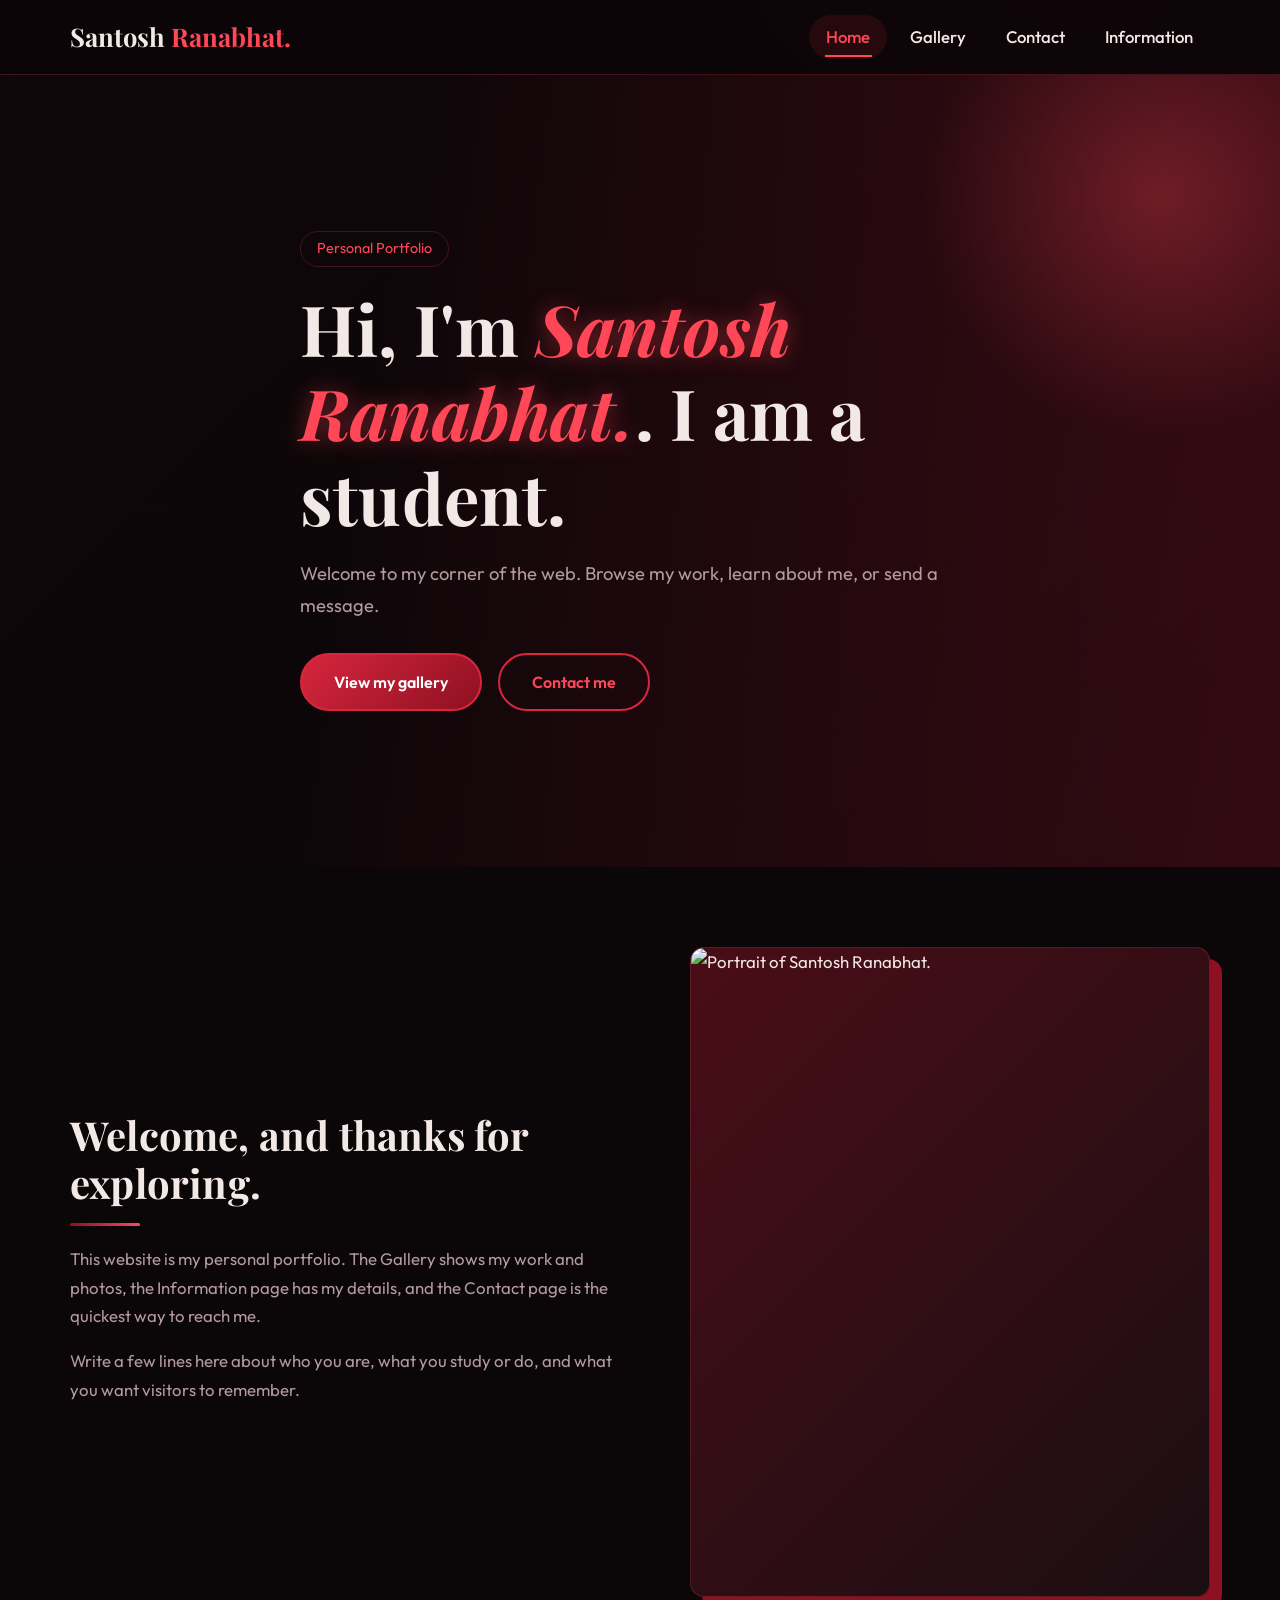
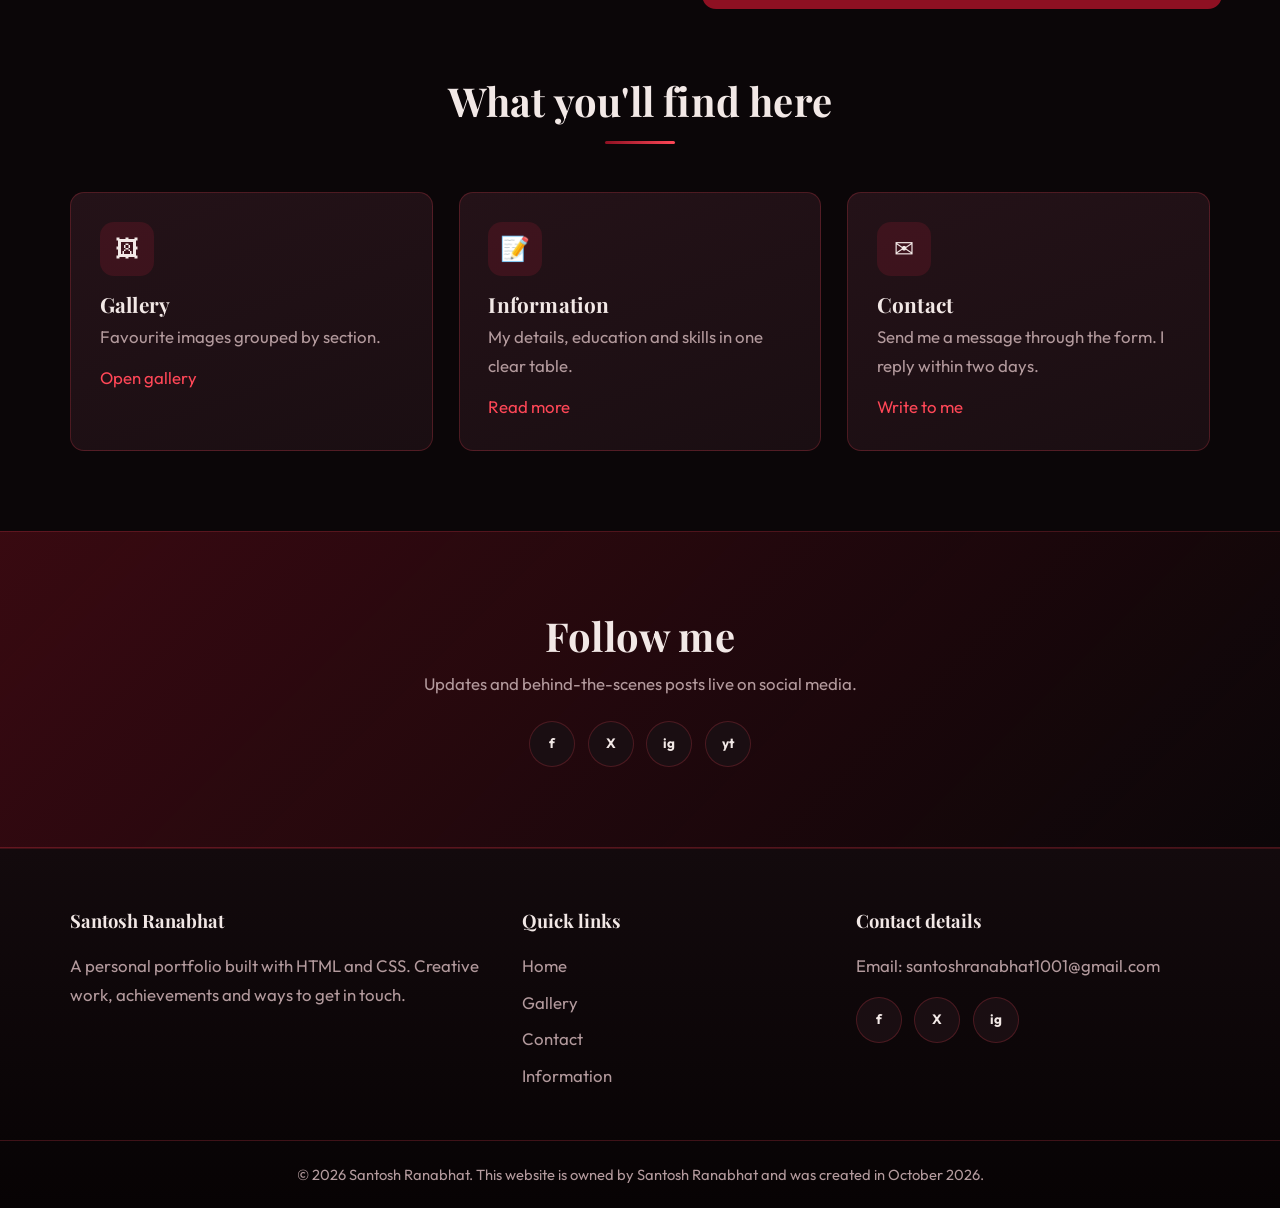
==== index.html @ af0f6795 "Add files via upload" ====
<!DOCTYPE html>
<html lang="en">
<head>
  <meta charset="UTF-8">
  <meta name="viewport" content="width=device-width, initial-scale=1.0">
  <meta name="description" content="Personal portfolio home page">
  <title>Home | Santosh Ranabhat Portfolio</title>
  <link rel="preconnect" href="https://fonts.googleapis.com">
  <link rel="preconnect" href="https://fonts.gstatic.com" crossorigin>
  <link href="https://fonts.googleapis.com/css2?family=Outfit:wght@400;500;600&family=Playfair+Display:ital,wght@0,600;0,700;1,600&display=swap" rel="stylesheet">
  <link rel="stylesheet" href="style.css">
</head>
<body>
  <!-- NAVBAR -->
  <header class="navbar">
    <nav class="container nav-inner" aria-label="Main navigation">
      <a href="index.html" class="logo">Santosh<span> Ranabhat.</span></a>
      <input type="checkbox" id="nav-toggle" class="nav-toggle" aria-label="Toggle menu">
      <label for="nav-toggle" class="hamburger"><span></span><span></span><span></span></label>
      <ul class="nav-links">
        <li><a href="index.html" class="active">Home</a></li>
        <li><a href="gallery.html">Gallery</a></li>
        <li><a href="contact.html">Contact</a></li>
        <li><a href="information.html">Information</a></li> 
      </ul>
    </nav>
  </header>

  <main>
    <!-- COVER IMAGE / HERO (image: images/cover.jpg) -->
    <section class="hero">
      <div class="container hero-content">
        <span class="hero-tag">Personal Portfolio</span>
        <h1>Hi, I'm <em>Santosh Ranabhat.</em>. I am a student.</h1>
        <p>Welcome to my corner of the web. Browse my work, learn about me, or send a message.</p>
        <div class="btn-row">
          <a href="gallery.html" class="btn btn-primary">View my gallery</a>
          <a href="contact.html" class="btn btn-outline">Contact me</a>
        </div>
      </div>
    </section>

    <!-- WELCOME MESSAGE -->
    <section>
      <div class="container welcome">
        <div>
          <h2>Welcome, and thanks for exploring. </h2>
          <div class="divider" style="margin-left:0"></div>
          <p style="margin-top:1.2rem">This website is my personal portfolio. The Gallery shows my work and photos, the Information page has my details, and the Contact page is the quickest way to reach me.</p>
          <p style="margin-top:1rem">Write a few lines here about who you are, what you study or do, and what you want visitors to remember.</p>
          <div class="stats">
            <div class="stat"><strong></strong><span></span></div>
            <div class="stat"><strong></strong><span></span></div>
            <div class="stat"><strong></strong><span></span></div>
          </div>
        </div>
        <div class="welcome-img"><img src="images\santosh.png" alt="Portrait of Santosh Ranabhat."></div>
      </div>
    </section>

    <!-- HIGHLIGHTS -->
    <section style="padding-top:0">
      <div class="container">
        <div class="section-head"><h2>What you'll find here</h2><div class="divider"></div></div>
        <div class="grid grid-3">
          <article class="card"><div class="icon">&#128444;</div><h3>Gallery</h3><p>Favourite images grouped by section.</p><p style="margin-top:.8rem"><a href="gallery.html">Open gallery</a></p></article>
          <article class="card"><div class="icon">&#128221;</div><h3>Information</h3><p>My details, education and skills in one clear table.</p><p style="margin-top:.8rem"><a href="information.html">Read more</a></p></article>
          <article class="card"><div class="icon">&#9993;</div><h3>Contact</h3><p>Send me a message through the form. I reply within two days.</p><p style="margin-top:.8rem"><a href="contact.html">Write to me</a></p></article>
        </div>
      </div>
    </section>

 

    <!-- SOCIAL MEDIA -->
    <section class="social-band">
      <div class="container">
        <h2>Follow me</h2>
        <p>Updates and behind-the-scenes posts live on social media.</p>
        <div class="social">
          <a href="https://www.facebook.com/SantoshRanabhat001" target="_blank" rel="noopener" aria-label="Facebook">f</a>
          <a href="https://x.com/Eternalblue_22" target="_blank" rel="noopener" aria-label="Twitter">X</a>
          <a href="https://www.instagram.com/santosh_lm_10/" target="_blank" rel="noopener" aria-label="Instagram">ig</a>
          <a href="https://www.youtube.com/@santosh213-s3v" target="_blank" rel="noopener" aria-label="YouTube">yt</a>
        </div>
      </div>
    </section>
  </main>

  <!-- FOOTER -->
  <footer class="footer">
    <div class="container footer-grid">
      <div>
        <h4>Santosh Ranabhat</h4>
        <p>A personal portfolio built with HTML and CSS. Creative work, achievements and ways to get in touch.</p>
      </div>
      <div>
        <h4>Quick links</h4>
        <ul>
          <li><a href="index.html">Home</a></li>
          <li><a href="gallery.html">Gallery</a></li>
          <li><a href="contact.html">Contact</a></li>
          <li><a href="information.html">Information</a></li>
        </ul>
      </div>
      <div>
        <h4>Contact details</h4>
        <ul>
          <li>Email: <a href="mailto:santoshranabhat1001@gmail.com">santoshranabhat1001@gmail.com</a></li>
        </ul>
        <div class="social" style="margin-top:1rem">
          <a href="https://www.facebook.com/SantoshRanabhat001" target="_blank" rel="noopener" aria-label="Facebook">f</a>
          <a href="https://x.com/Eternalblue_22/" target="_blank" rel="noopener" aria-label="Twitter">X</a>
          <a href="https://www.instagram.com/santosh_lm_10/" target="_blank" rel="noopener" aria-label="Instagram">ig</a>
        </div>
      </div>
    </div>
    <div class="footer-bottom">&copy; 2026 Santosh Ranabhat. This website is owned by Santosh Ranabhat and was created in October 2026.</div>
  </footer>
</body>
</html>
---- style.css ----
/* ==========================================================
   my-portfolio / style.css  -  dark crimson theme
   ========================================================== */
:root{
  --bg:#0b0608; --bg-2:#130a0d; --surface:#1a0e12; --surface-2:#241218;
  --red:#d7263d; --red-bright:#ff4757; --red-deep:#8e1022; --wine:#4a0d17;
  --text:#f2e8e6; --muted:#b39a9d; --line:rgba(255,71,87,.22);
  --radius:14px; --glow:0 0 22px rgba(255,71,87,.45);
  --font-head:"Playfair Display",Georgia,"Times New Roman",serif;
  --font-body:"Outfit","Segoe UI",Helvetica,Arial,sans-serif;
}
*,*::before,*::after{box-sizing:border-box;margin:0;padding:0}
html{scroll-behavior:smooth}
body{font-family:var(--font-body);background:var(--bg);color:var(--text);line-height:1.7;font-size:1.05rem;
  background-image:radial-gradient(900px 500px at 85% -5%,rgba(215,38,61,.14),transparent 60%),radial-gradient(700px 500px at -10% 40%,rgba(142,16,34,.14),transparent 60%);
  background-attachment:fixed;min-height:100vh;display:flex;flex-direction:column}
main{flex:1}
img{max-width:100%;display:block}
a{color:var(--red-bright);text-decoration:none;transition:color .25s}
a:hover{color:#fff}
h1,h2,h3{font-family:var(--font-head);line-height:1.2;letter-spacing:.2px}
h1{font-size:clamp(2.4rem,6vw,4.4rem)}
h2{font-size:clamp(1.8rem,3.4vw,2.5rem);margin-bottom:.6rem}
h3{font-size:1.3rem;margin-bottom:.4rem}
p{color:var(--muted)}
:focus-visible{outline:2px solid var(--red-bright);outline-offset:3px}
::selection{background:var(--red);color:#fff}
::-webkit-scrollbar{width:10px}::-webkit-scrollbar-track{background:var(--bg)}
::-webkit-scrollbar-thumb{background:var(--red-deep);border-radius:10px}::-webkit-scrollbar-thumb:hover{background:var(--red)}

.container{width:min(1140px,92%);margin-inline:auto}
section{padding:5rem 0}
.section-head{text-align:center;margin-bottom:3rem}
.section-head p{max-width:560px;margin:0 auto}
.divider{width:70px;height:3px;margin:1rem auto 0;border-radius:3px;background:linear-gradient(90deg,var(--red-deep),var(--red-bright))}

/* ---------- NAVBAR ---------- */
.navbar{position:sticky;top:0;z-index:100;background:rgba(11,6,8,.82);backdrop-filter:blur(12px);border-bottom:1px solid var(--line)}
.nav-inner{display:flex;align-items:center;justify-content:space-between;height:74px}
.logo{font-family:var(--font-head);font-size:1.6rem;color:var(--text);font-weight:700}
.logo span{color:var(--red-bright);transition:text-shadow .3s}
.logo:hover span{text-shadow:var(--glow)}
.nav-links{display:flex;gap:.4rem;list-style:none}
.nav-links a{position:relative;display:block;padding:.5rem 1.05rem;color:var(--text);font-weight:500;border-radius:30px;transition:background .3s,color .3s}
.nav-links a::after{content:"";position:absolute;left:50%;bottom:2px;width:0;height:2px;background:var(--red-bright);transition:width .3s,left .3s}
.nav-links a:hover::after,.nav-links a.active::after{width:60%;left:20%}
.nav-links a:hover{color:var(--red-bright)}
.nav-links a.active{color:var(--red-bright);background:rgba(215,38,61,.12)}
.nav-toggle{display:none}
.hamburger{display:none;cursor:pointer;width:42px;height:42px;border:1px solid var(--line);border-radius:10px;align-items:center;justify-content:center;flex-direction:column;gap:5px}
.hamburger span{width:20px;height:2px;background:var(--text);transition:transform .3s,opacity .3s}
.hamburger:hover{border-color:var(--red-bright)}

/* ---------- BUTTONS ---------- */
.btn{display:inline-block;position:relative;overflow:hidden;padding:.85rem 2rem;border-radius:40px;font-family:var(--font-body);font-weight:600;font-size:1rem;cursor:pointer;border:2px solid var(--red);transition:transform .25s,box-shadow .25s,color .3s;z-index:1}
.btn::before{content:"";position:absolute;inset:0;z-index:-1;transform:translateX(-101%);transition:transform .35s ease}
.btn-primary{background:linear-gradient(135deg,var(--red),var(--red-deep));color:#fff}
.btn-primary::before{background:var(--red-bright)}
.btn-primary:hover{transform:translateY(-3px);box-shadow:var(--glow);color:#fff}
.btn-primary:hover::before{transform:translateX(0)}
.btn-outline{background:transparent;color:var(--red-bright)}
.btn-outline::before{background:var(--red)}
.btn-outline:hover{color:#fff;transform:translateY(-3px);box-shadow:var(--glow)}
.btn-outline:hover::before{transform:translateX(0)}
.btn:active{transform:translateY(0) scale(.97)}
.btn-row{display:flex;gap:1rem;flex-wrap:wrap;margin-top:2rem}

/* ---------- HERO / COVER ---------- */
.hero{position:relative;min-height:88vh;display:flex;align-items:center;padding:4rem 0;overflow:hidden;
  background:linear-gradient(100deg,rgba(11,6,8,.94) 30%,rgba(74,13,23,.62)),url("images/cover.jpg") center/cover no-repeat,linear-gradient(135deg,var(--wine),var(--bg))}
.hero::after{content:"";position:absolute;width:520px;height:520px;right:-140px;top:-140px;border-radius:50%;background:radial-gradient(circle,rgba(255,71,87,.3),transparent 65%);animation:pulse 6s ease-in-out infinite}
.hero-content{position:relative;z-index:2;max-width:680px}
.hero-tag{display:inline-block;padding:.3rem 1rem;border:1px solid var(--line);border-radius:30px;color:var(--red-bright);font-size:.9rem;margin-bottom:1.2rem;animation:fadeUp .9s .1s both}
.hero h1{animation:fadeUp .9s .25s both}
.hero h1 em{font-style:italic;color:var(--red-bright);text-shadow:var(--glow)}
.hero p{font-size:1.15rem;margin-top:1.2rem;animation:fadeUp .9s .4s both}
.hero .btn-row{animation:fadeUp .9s .55s both}
.page-hero{padding:5rem 0 3.5rem;text-align:center;background:linear-gradient(180deg,rgba(74,13,23,.5),transparent)}
.page-hero p{max-width:560px;margin:.8rem auto 0}
.page-hero h1{font-size:clamp(2.2rem,5vw,3.4rem);animation:fadeUp .8s both}

/* ---------- CARDS / GRIDS ---------- */
.grid{display:grid;gap:1.6rem}
.grid-3{grid-template-columns:repeat(auto-fit,minmax(270px,1fr))}
.grid-2{grid-template-columns:repeat(auto-fit,minmax(320px,1fr))}
.card{background:linear-gradient(160deg,var(--surface-2),var(--surface));border:1px solid var(--line);border-radius:var(--radius);padding:1.8rem;transition:transform .35s,border-color .35s,box-shadow .35s}
.card:hover{transform:translateY(-8px);border-color:var(--red-bright);box-shadow:0 14px 34px rgba(215,38,61,.25)}
.card .icon{width:54px;height:54px;border-radius:14px;display:grid;place-items:center;font-size:1.5rem;background:rgba(215,38,61,.15);margin-bottom:1rem;transition:transform .4s,background .3s}
.card:hover .icon{transform:rotate(-8deg) scale(1.1);background:var(--red)}

.welcome{display:grid;grid-template-columns:1.1fr 1fr;gap:3rem;align-items:center}
.welcome-img{aspect-ratio:4/5;border-radius:var(--radius);border:1px solid var(--line);overflow:hidden;background:linear-gradient(135deg,var(--wine),var(--surface));box-shadow:12px 12px 0 var(--red-deep);transition:box-shadow .4s,transform .4s}
.welcome-img:hover{box-shadow:6px 6px 0 var(--red);transform:translate(4px,4px)}
.welcome-img img{width:100%;height:100%;object-fit:cover}
.stats{display:flex;gap:2.4rem;margin-top:1.8rem;flex-wrap:wrap}
.stat strong{display:block;font-family:var(--font-head);font-size:2.2rem;color:var(--red-bright)}
.stat span{color:var(--muted);font-size:.9rem}

/* ---------- EVENTS ---------- */
.event{display:flex;gap:1.3rem;align-items:center;background:var(--surface);border:1px solid var(--line);border-left:4px solid var(--red);border-radius:var(--radius);padding:1.3rem 1.5rem;margin-bottom:1.2rem;transition:transform .3s,background .3s,border-left-width .3s}
.event:hover{transform:translateX(8px);background:var(--surface-2);border-left-width:9px}
.date-box{min-width:78px;text-align:center;padding:.6rem;border-radius:12px;background:linear-gradient(160deg,var(--red),var(--red-deep));color:#fff;line-height:1.2}
.date-box b{display:block;font-size:1.8rem;font-family:var(--font-head)}
.date-box small{font-size:.8rem}
.event h3{margin:0}
.event p{font-size:.95rem}

/* ---------- SOCIAL ---------- */
.social{display:flex;gap:.8rem;flex-wrap:wrap}
.social a{width:46px;height:46px;border-radius:50%;display:grid;place-items:center;border:1px solid var(--line);color:var(--text);font-weight:700;font-size:.85rem;background:var(--surface);transition:transform .3s,background .3s,box-shadow .3s,border-color .3s}
.social a:hover{background:var(--red);border-color:var(--red-bright);color:#fff;transform:translateY(-5px) rotate(8deg);box-shadow:var(--glow)}
.social-band{text-align:center;background:linear-gradient(135deg,rgba(142,16,34,.35),rgba(11,6,8,0));border-block:1px solid var(--line)}
.social-band .social{justify-content:center;margin-top:1.4rem}

/* ---------- GALLERY ---------- */
.gallery-section{padding:3.5rem 0}
.gallery-title{display:flex;align-items:center;gap:1rem;margin-bottom:2rem}
.gallery-title::after{content:"";flex:1;height:1px;background:linear-gradient(90deg,var(--red),transparent)}
.photo-grid{display:grid;grid-template-columns:repeat(auto-fit,minmax(240px,1fr));gap:1.4rem}
.photo{position:relative;margin:0;border-radius:var(--radius);overflow:hidden;border:1px solid var(--line);background:linear-gradient(135deg,var(--wine),var(--surface));aspect-ratio:4/3;cursor:pointer}
.photo img{width:100%;height:100%;object-fit:cover;transition:transform .6s ease,filter .4s}
.photo:hover img{transform:scale(1.12);filter:brightness(.55) saturate(1.2)}
.photo figcaption{position:absolute;left:0;right:0;bottom:0;padding:1.6rem 1.1rem 1rem;background:linear-gradient(0deg,rgba(11,6,8,.95),transparent);color:var(--text);font-weight:500;transform:translateY(60%);opacity:.0;transition:transform .4s,opacity .4s}
.photo:hover figcaption{transform:translateY(0);opacity:1}
.photo::after{content:"";position:absolute;inset:0;border-radius:var(--radius);box-shadow:inset 0 0 0 0 var(--red-bright);transition:box-shadow .35s;pointer-events:none}
.photo:hover::after{box-shadow:inset 0 0 0 3px var(--red-bright)}

/* ---------- TABLE (Information) ---------- */
.table-wrap{overflow-x:auto;border-radius:var(--radius);border:1px solid var(--line);background:var(--surface)}
table{width:100%;border-collapse:collapse;min-width:520px}
th,td{padding:1.05rem 1.4rem;text-align:left;border-bottom:1px solid var(--line)}
th{width:34%;color:var(--red-bright);font-weight:600;background:rgba(215,38,61,.08)}
td{color:var(--text)}
tr{transition:background .25s}
tbody tr:hover{background:rgba(215,38,61,.14)}
tr:last-child th,tr:last-child td{border-bottom:none}
.table-title{background:linear-gradient(135deg,var(--red),var(--red-deep));color:#fff!important;font-family:var(--font-head);font-size:1.2rem;width:auto}
.skill{margin-bottom:1.3rem}
.skill-top{display:flex;justify-content:space-between;margin-bottom:.4rem;font-weight:500}
.bar{height:10px;border-radius:10px;background:var(--surface-2);overflow:hidden}
.bar i{display:block;height:100%;border-radius:10px;background:linear-gradient(90deg,var(--red-deep),var(--red-bright));width:0;animation:grow 1.6s .3s forwards}

/* ---------- FORM ---------- */
.contact-wrap{display:grid;grid-template-columns:1fr 1.6fr;gap:2.4rem;align-items:start}
.info-list{list-style:none;margin-top:1.4rem}
.info-list li{display:flex;gap:.9rem;align-items:flex-start;padding:.9rem 0;border-bottom:1px solid var(--line);color:var(--text)}
.info-list li span{color:var(--red-bright);font-size:1.2rem}
form.form{background:linear-gradient(160deg,var(--surface-2),var(--surface));border:1px solid var(--line);border-radius:var(--radius);padding:2.2rem}
.form-row{display:grid;grid-template-columns:1fr 1fr;gap:1.2rem}
.field{margin-bottom:1.2rem}
.field label{display:block;margin-bottom:.4rem;font-weight:500;font-size:.95rem}
.field input[type=text],.field input[type=tel],.field input[type=email],.field select,.field textarea{width:100%;padding:.85rem 1rem;background:var(--bg);color:var(--text);border:1px solid var(--line);border-radius:10px;font-family:inherit;font-size:1rem;transition:border-color .3s,box-shadow .3s,background .3s}
.field input:hover,.field select:hover,.field textarea:hover{border-color:var(--red)}
.field input:focus,.field select:focus,.field textarea:focus{outline:none;border-color:var(--red-bright);box-shadow:0 0 0 4px rgba(255,71,87,.18);background:#12090c}
.field textarea{resize:vertical;min-height:140px}
.field select option{background:var(--bg)}
.radio-group{display:flex;gap:1.4rem;flex-wrap:wrap}
.radio-group label{display:flex;align-items:center;gap:.5rem;cursor:pointer;margin:0;transition:color .25s}
.radio-group label:hover{color:var(--red-bright)}
.radio-group input{accent-color:var(--red-bright);width:18px;height:18px;cursor:pointer}
.legend{display:block;margin-bottom:.5rem;font-weight:500;font-size:.95rem}

/* ---------- FOOTER ---------- */
.footer{margin-top:auto;background:linear-gradient(180deg,var(--bg-2),#070304);border-top:1px solid var(--line);padding:3.5rem 0 0}
.footer-grid{display:grid;grid-template-columns:1.4fr 1fr 1.2fr;gap:2.4rem}
.footer h4{font-family:var(--font-head);font-size:1.15rem;margin-bottom:1rem;color:var(--text)}
.footer ul{list-style:none}
.footer li{margin-bottom:.5rem;color:var(--muted)}
.footer ul a{color:var(--muted);display:inline-block;transition:color .25s,transform .25s}
.footer ul a:hover{color:var(--red-bright);transform:translateX(6px)}
.footer-bottom{margin-top:2.6rem;padding:1.3rem 0;text-align:center;border-top:1px solid var(--line);color:var(--muted);font-size:.92rem}

/* ---------- ANIMATIONS ---------- */
@keyframes fadeUp{from{opacity:0;transform:translateY(28px)}to{opacity:1;transform:translateY(0)}}
@keyframes pulse{0%,100%{transform:scale(1);opacity:.7}50%{transform:scale(1.18);opacity:1}}
@keyframes grow{to{width:var(--w)}}
.reveal{animation:fadeUp .9s both}

/* ---------- RESPONSIVE ---------- */
@media (max-width:860px){
  .hamburger{display:flex}
  .nav-links{position:absolute;top:74px;left:0;right:0;flex-direction:column;background:rgba(11,6,8,.97);padding:0 4%;max-height:0;overflow:hidden;transition:max-height .45s ease,padding .45s;border-bottom:1px solid var(--line)}
  .nav-links a{padding:.9rem 1rem}
  .nav-toggle:checked ~ .nav-links{max-height:360px;padding:1rem 4%}
  .nav-toggle:checked ~ .hamburger span:nth-child(1){transform:translateY(7px) rotate(45deg)}
  .nav-toggle:checked ~ .hamburger span:nth-child(2){opacity:0}
  .nav-toggle:checked ~ .hamburger span:nth-child(3){transform:translateY(-7px) rotate(-45deg)}
  .welcome,.contact-wrap,.footer-grid{grid-template-columns:1fr}
  .form-row{grid-template-columns:1fr}
  section{padding:3.5rem 0}
  .event{flex-direction:column;align-items:flex-start}
}
@media (prefers-reduced-motion:reduce){*{animation:none!important;transition:none!important}.bar i{width:var(--w)}}
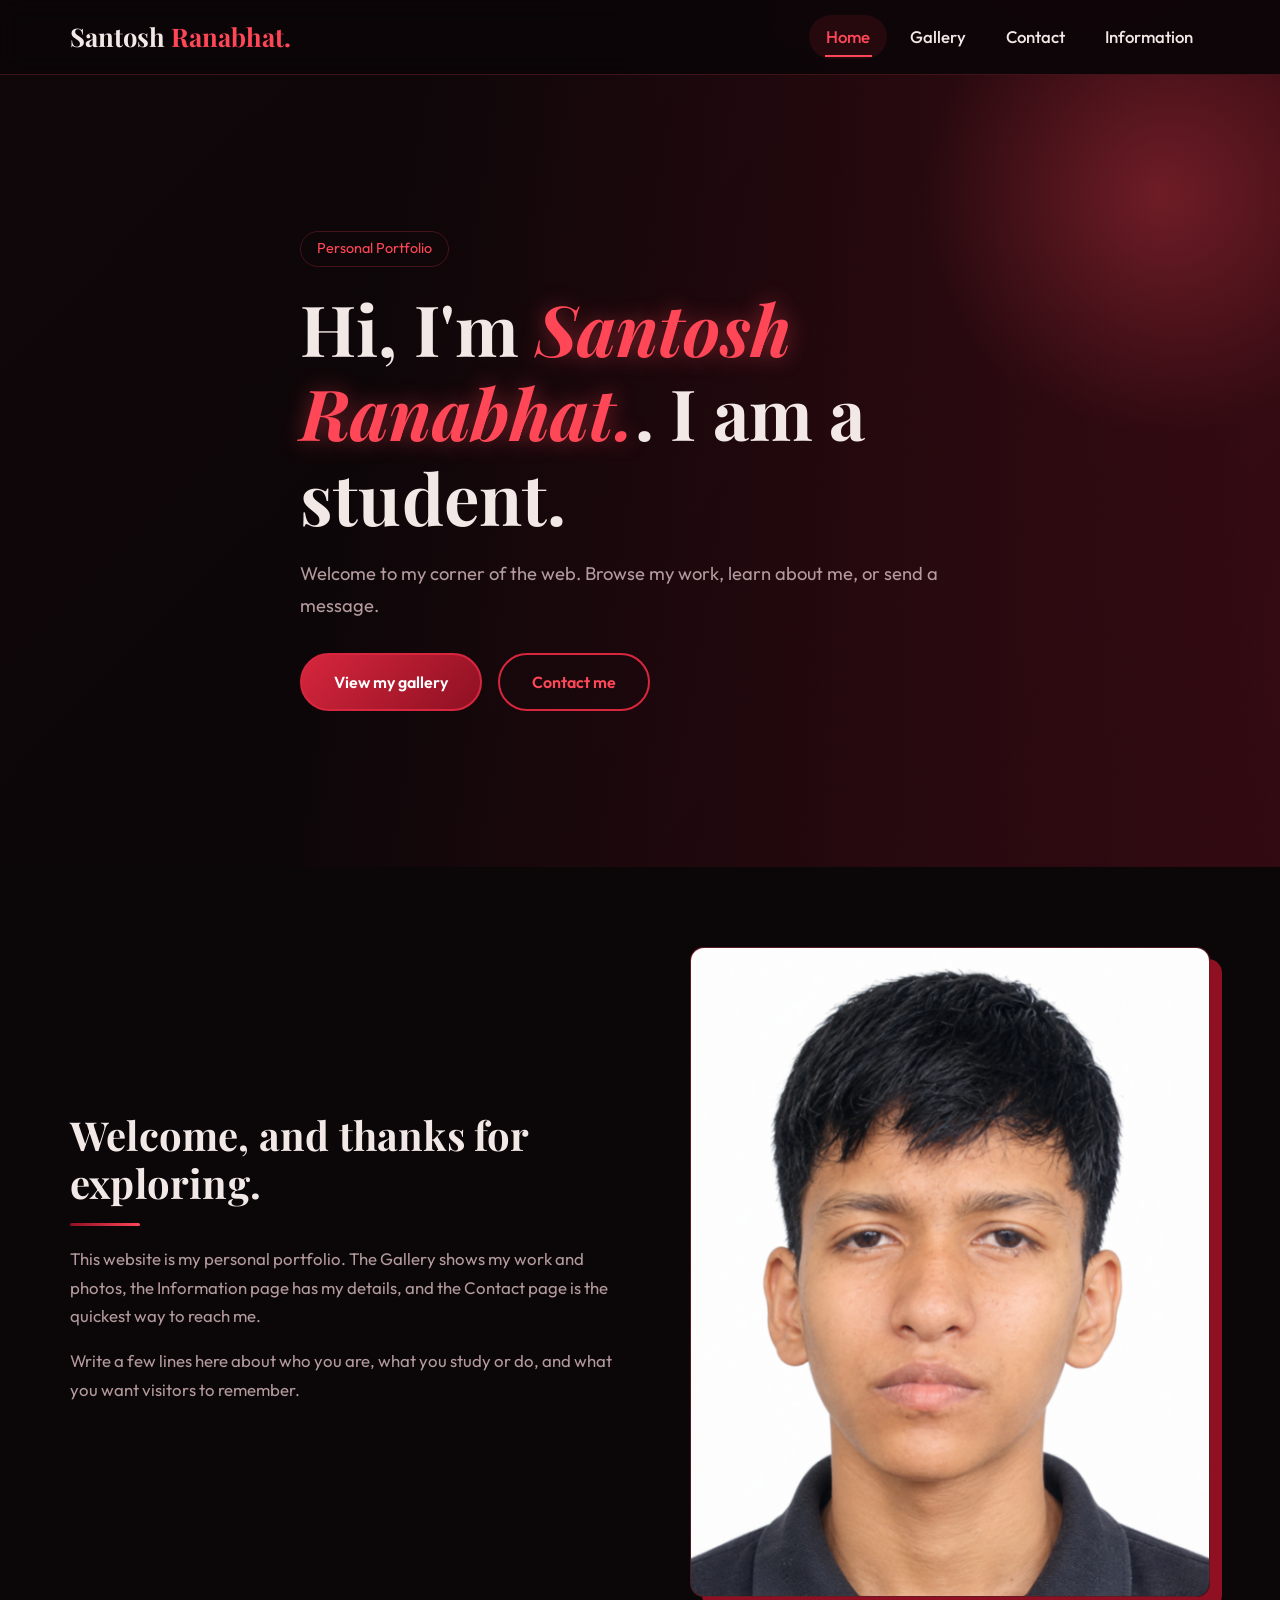
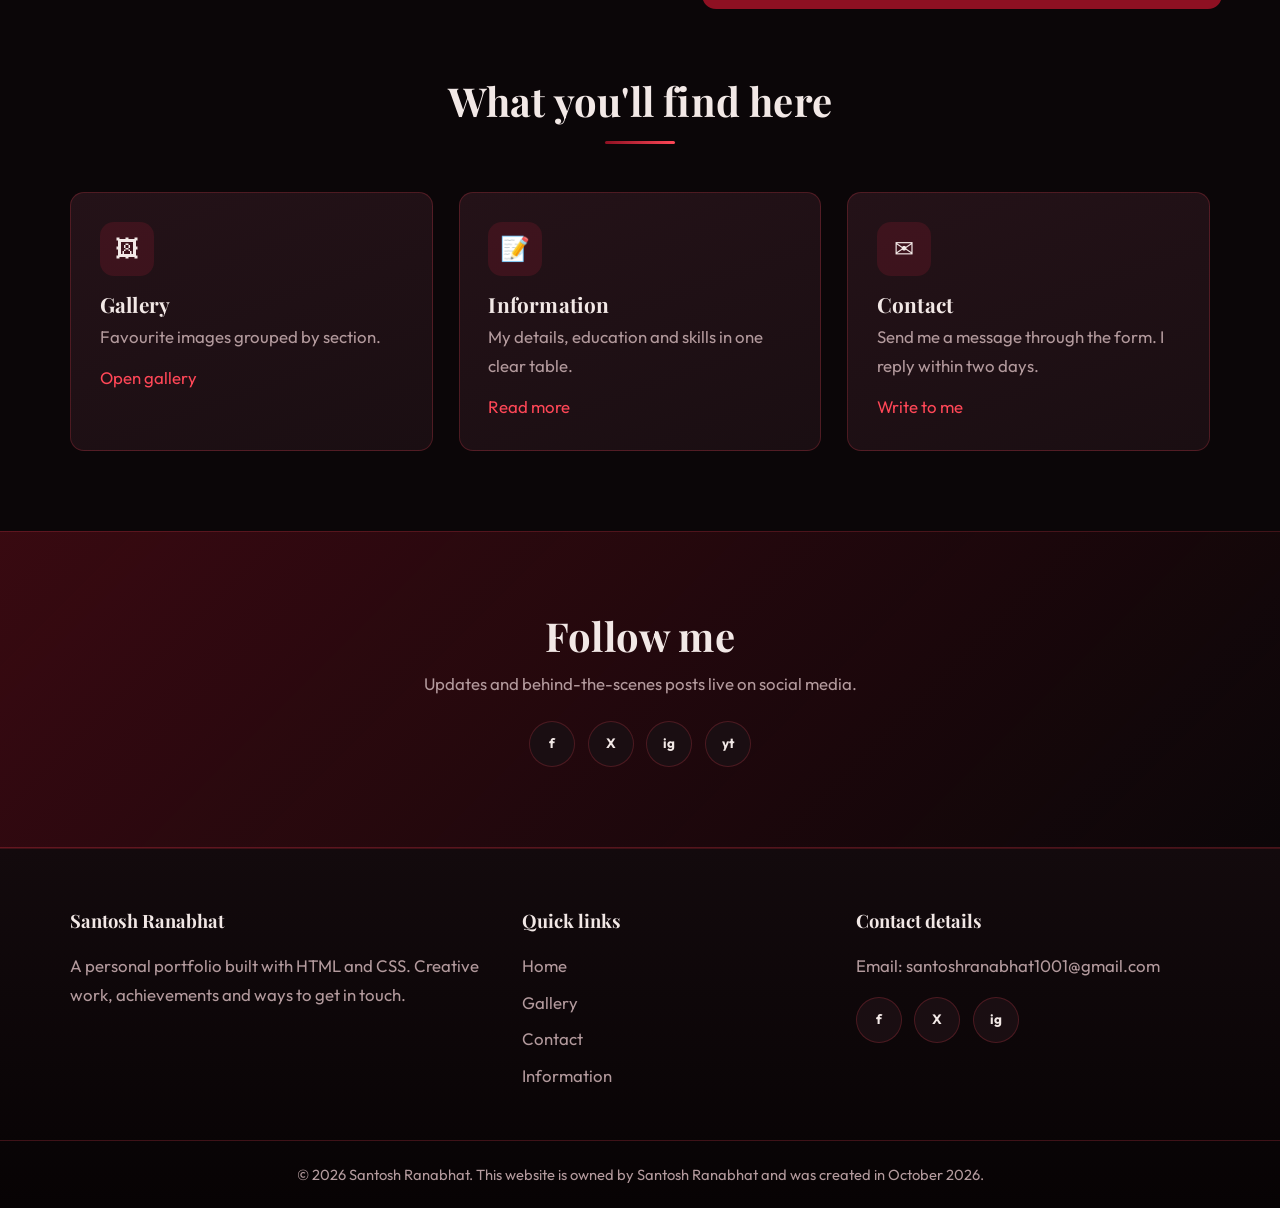
==== commit 36523974: "Update index.html" ====
--- a/index.html
+++ b/index.html
@@ -54,7 +54,7 @@
             <div class="stat"><strong></strong><span></span></div>
           </div>
         </div>
-        <div class="welcome-img"><img src="images\santosh.png" alt="Portrait of Santosh Ranabhat."></div>
+        <div class="welcome-img"><img src="santosh.png" alt="Portrait of Santosh Ranabhat."></div>
       </div>
     </section>
 
